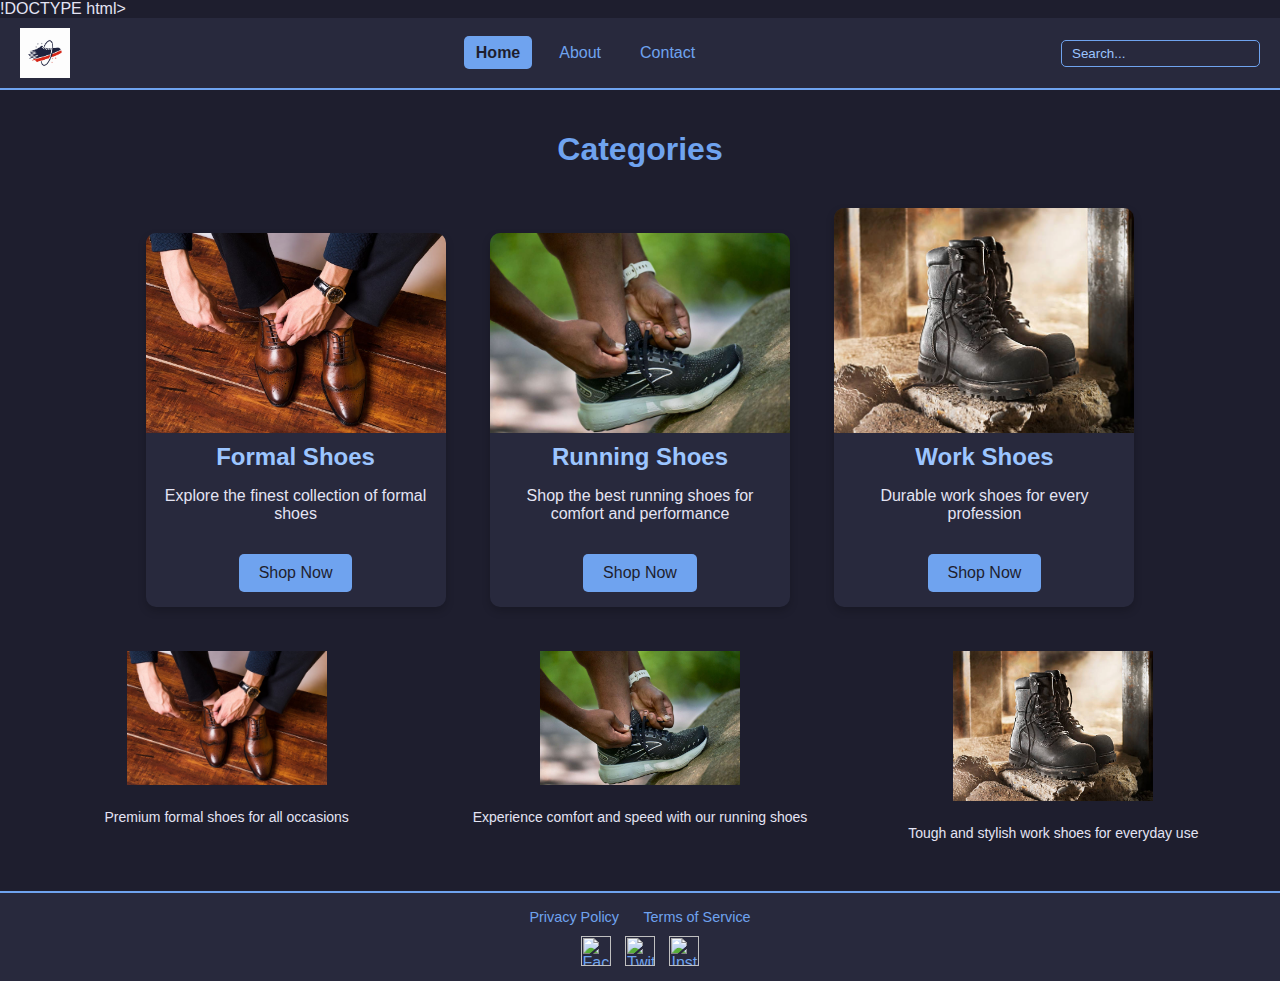
==== index.html @ 533014c3 "Add files via upload" ====
!DOCTYPE html>
<html lang="en">

<head>
    <meta charset="UTF-8">
    <meta name="viewport" content="width=device-width, initial-scale=1.0">
    <title>Home Page</title>
    <link rel="stylesheet" href="styles.css"> <!-- Ensure styles.css is correctly placed -->
</head>

<body>
    <!-- Header Section -->
    <header>
        <div class="logo">
            <img src="../images/Logo.jpg" alt="Logo"> <!-- Logo image -->
        </div>
        <ul class="nav-menu">
            <li><a href="index.html" class="current-page">Home</a></li>
            <li><a href="about.html">About</a></li>
            <li><a href="contact.html">Contact</a></li>
        </ul>
        <div class="searchbar">
            <input type="text" placeholder="Search...">
        </div>
    </header>

    <!-- Main Section -->
    <main>
        <section class="categories">
            <h1>Categories</h1>
            <div class="category">
                <img src="../images/Formal shoes.jpg" alt="Formal Shoes"> <!-- Formal shoes image -->
                <h2>Formal Shoes</h2>
                <p>Explore the finest collection of formal shoes</p>
                <button>Shop Now</button>
            </div>
            <div class="category">
                <img src="../images/running-shoes-vs-walking-shoes-3436331-0251-54aa872527134b569d8ba4ae0b7e3b27.jpg" alt="Running Shoes"> <!-- Running shoes image -->
                <h2>Running Shoes</h2>
                <p>Shop the best running shoes for comfort and performance</p>
                <button>Shop Now</button>
            </div>
            <div class="category">
                <img src="../images/istockphoto-173940847-612x612.jpg" alt="Work Shoes"> <!-- Work shoes image -->
                <h2>Work Shoes</h2>
                <p>Durable work shoes for every profession</p>
                <button>Shop Now</button>
            </div>
        </section>

        <!-- Product Images and Descriptions (without Buy Now) -->
        <section class="product-images">
            <div class="product-item">
                <img src="../images/Formal shoes.jpg" alt="Formal Shoes" class="product-image"> <!-- Formal shoes product image -->
                <p class="product-description">Premium formal shoes for all occasions</p>
            </div>
            <div class="product-item">
                <img src="../images/running-shoes-vs-walking-shoes-3436331-0251-54aa872527134b569d8ba4ae0b7e3b27.jpg" alt="Running Shoes" class="product-image"> <!-- Running shoes product image -->
                <p class="product-description">Experience comfort and speed with our running shoes</p>
            </div>
            <div class="product-item">
                <img src="../images/istockphoto-173940847-612x612.jpg" alt="Work Shoes" class="product-image"> <!-- Work shoes product image -->
                <p class="product-description">Tough and stylish work shoes for everyday use</p>
            </div>
        </section>
    </main>

    <!-- Footer Section -->
    <footer>
        <div class="policies">
            <a href="#">Privacy Policy</a>
            <a href="#">Terms of Service</a>
        </div>
        <div class="social-media">
            <a href="#"><img src="../images/facebook-icon.png" alt="Facebook"></a> <!-- Replace with actual social media icons -->
            <a href="#"><img src="../images/twitter-icon.png" alt="Twitter"></a>
            <a href="#"><img src="../images/instagram-icon.png" alt="Instagram"></a>
        </div>
    </footer>
</body>

</html>
---- styles.css ----
/* General Styles */
body {
    font-family: Arial, sans-serif;
    margin: 0;
    padding: 0;
    background-color: #1e1e2e; /* Dark background */
    color: #e4e4f4; /* Light text */
}

a {
    text-decoration: none;
    color: #6fa3ef; /* Accent color for links */
}

a:hover {
    color: #9cc5ff; /* Lighter shade on hover */
}

/* Header Styles */
header {
    display: flex;
    justify-content: space-between;
    align-items: center;
    background-color: #28293d; /* Dark header */
    padding: 10px 20px;
    border-bottom: 2px solid #6fa3ef; /* Accent underline */
}

header .logo img {
    height: 50px;
}

.nav-menu {
    list-style: none;
    display: flex;
    gap: 15px;
}

.nav-menu li {
    display: inline-block;
}

.nav-menu a {
    padding: 8px 12px;
    border-radius: 5px;
}

.nav-menu a.current-page {
    background-color: #6fa3ef; /* Highlight current page */
    color: #1e1e2e;
    font-weight: bold;
}

.nav-menu a:hover {
    background-color: #414157; /* Subtle hover effect */
}

.searchbar input {
    padding: 5px 10px;
    border: 1px solid #6fa3ef;
    border-radius: 5px;
    background-color: #28293d;
    color: #e4e4f4;
}

.searchbar input::placeholder {
    color: #9cc5ff;
}

/* Main Section */
main {
    padding: 20px;
}

.categories {
    text-align: center;
    margin-top: 20px;
}

.categories h1 {
    font-size: 2em;
    margin-bottom: 20px;
    color: #6fa3ef;
}

.category {
    display: inline-block;
    width: 300px;
    margin: 20px;
    background-color: #28293d;
    border-radius: 10px;
    box-shadow: 0px 4px 8px rgba(0, 0, 0, 0.2);
    overflow: hidden;
}

.category img {
    width: 100%;
    height: auto;
}

.category h2 {
    font-size: 1.5em;
    margin: 10px 0;
    color: #9cc5ff;
}

.category p {
    padding: 0 15px;
    font-size: 1em;
    color: #e4e4f4;
}

.category button {
    margin: 15px 0;
    padding: 10px 20px;
    background-color: #6fa3ef;
    color: #1e1e2e;
    border: none;
    border-radius: 5px;
    cursor: pointer;
    font-size: 1em;
}

.category button:hover {
    background-color: #9cc5ff;
}

/* Product Images and Descriptions */
.product-images {
    display: flex;
    justify-content: space-around;
    margin-top: 20px;
}

.product-item {
    text-align: center;
    width: 30%;
}

.product-image {
    width: 100%;
    max-width: 200px; /* Adjust size of the images */
    height: auto;
    margin-bottom: 10px;
}

.product-description {
    font-size: 14px;
    color: #e4e4f4;
    margin-bottom: 10px;
}

.buy-now {
    padding: 10px 20px;
    background-color: #28a745;
    color: white;
    border: none;
    cursor: pointer;
    font-size: 14px;
    border-radius: 5px;
    transition: background-color 0.3s;
}

.buy-now:hover {
    background-color: #218838;
}

/* Footer Styles */
footer {
    margin-top: 20px;
    background-color: #28293d;
    padding: 15px 20px;
    text-align: center;
    border-top: 2px solid #6fa3ef;
}

footer .policies {
    margin-bottom: 10px;
}

footer .policies a {
    margin: 0 10px;
    font-size: 0.9em;
}

footer .policies a:hover {
    color: #9cc5ff;
}

footer .social-media a img {
    height: 30px;
    margin: 0 5px;
    vertical-align: middle;
    transition: transform 0.2s ease;
}

footer .social-media a img:hover {
    transform: scale(1.1);
}

/* Page Specific Styles */
.about-us, .contact-us {
    margin-top: 30px;
}

.about-us h1, .contact-us h1 {
    font-size: 2.5em;
    color: #6fa3ef;
    text-align: center;
    margin-bottom: 20px;
}

.about-us p, .contact-us p {
    font-size: 1.2em;
    color: #e4e4f4;
    text-align: center;
    margin: 15px 0;
}

.contact-us p strong {
    font-weight: bold;
}
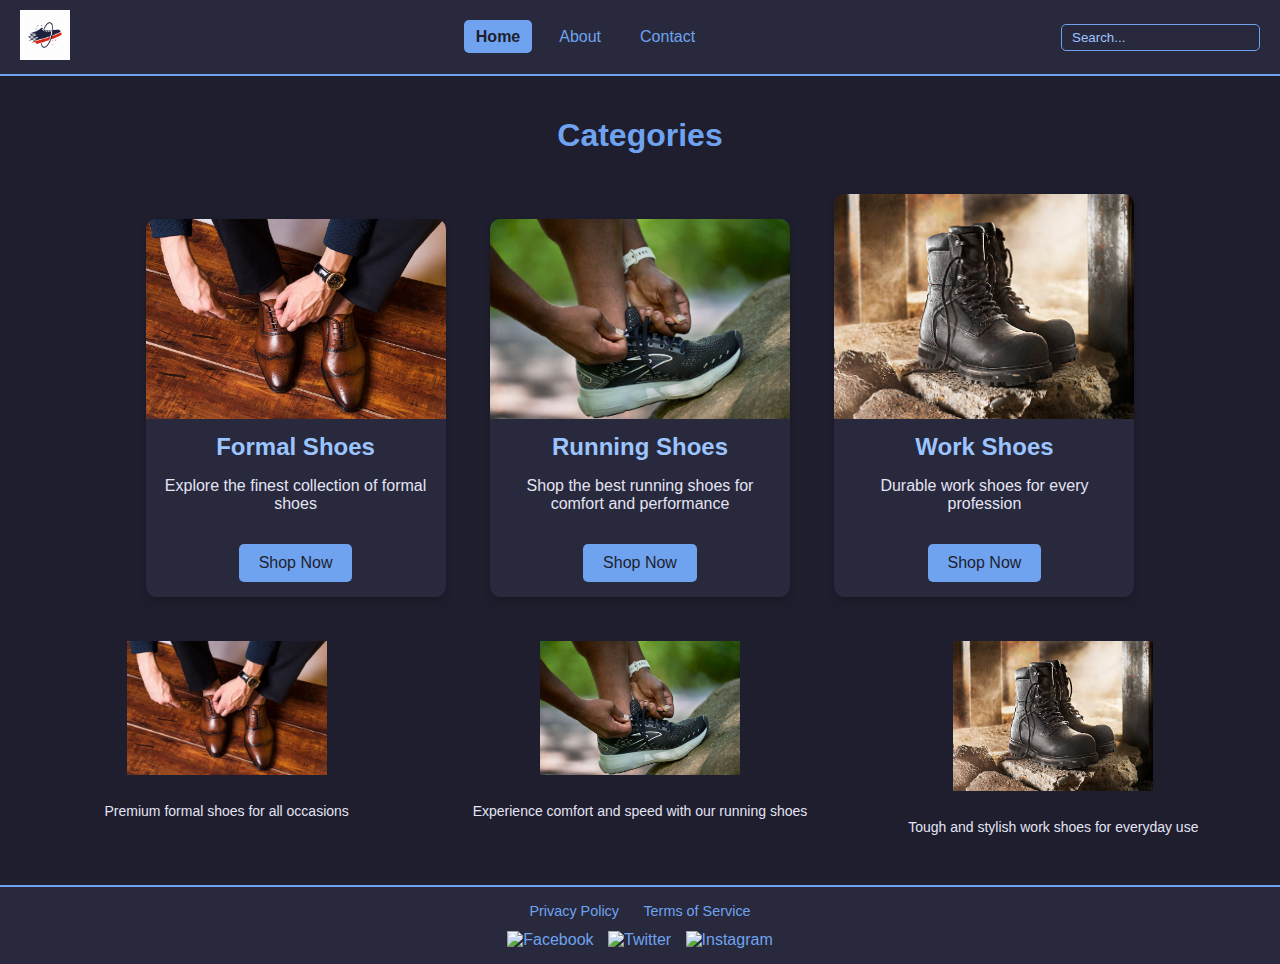
==== commit 09e3832a: "Update index.html" ====
--- a/index.html
+++ b/index.html
@@ -1,18 +1,20 @@
-!DOCTYPE html>
+<!DOCTYPE html>
 <html lang="en">
 
 <head>
     <meta charset="UTF-8">
     <meta name="viewport" content="width=device-width, initial-scale=1.0">
     <title>Home Page</title>
-    <link rel="stylesheet" href="styles.css"> <!-- Ensure styles.css is correctly placed -->
+    <!-- Corrected the path to the CSS file -->
+    <link rel="stylesheet" href="css/styles.css">
 </head>
 
 <body>
     <!-- Header Section -->
     <header>
         <div class="logo">
-            <img src="../images/Logo.jpg" alt="Logo"> <!-- Logo image -->
+            <!-- Corrected the path to the logo image -->
+            <img src="images/Logo.jpg" alt="Logo">
         </div>
         <ul class="nav-menu">
             <li><a href="index.html" class="current-page">Home</a></li>
@@ -29,19 +31,22 @@
         <section class="categories">
             <h1>Categories</h1>
             <div class="category">
-                <img src="../images/Formal shoes.jpg" alt="Formal Shoes"> <!-- Formal shoes image -->
+                <!-- Corrected the path to the Formal Shoes image -->
+                <img src="images/Formal shoes.jpg" alt="Formal Shoes">
                 <h2>Formal Shoes</h2>
                 <p>Explore the finest collection of formal shoes</p>
                 <button>Shop Now</button>
             </div>
             <div class="category">
-                <img src="../images/running-shoes-vs-walking-shoes-3436331-0251-54aa872527134b569d8ba4ae0b7e3b27.jpg" alt="Running Shoes"> <!-- Running shoes image -->
+                <!-- Corrected the path to the Running Shoes image -->
+                <img src="images/running-shoes-vs-walking-shoes-3436331-0251-54aa872527134b569d8ba4ae0b7e3b27.jpg" alt="Running Shoes">
                 <h2>Running Shoes</h2>
                 <p>Shop the best running shoes for comfort and performance</p>
                 <button>Shop Now</button>
             </div>
             <div class="category">
-                <img src="../images/istockphoto-173940847-612x612.jpg" alt="Work Shoes"> <!-- Work shoes image -->
+                <!-- Corrected the path to the Work Shoes image -->
+                <img src="images/istockphoto-173940847-612x612.jpg" alt="Work Shoes">
                 <h2>Work Shoes</h2>
                 <p>Durable work shoes for every profession</p>
                 <button>Shop Now</button>
@@ -51,15 +56,18 @@
         <!-- Product Images and Descriptions (without Buy Now) -->
         <section class="product-images">
             <div class="product-item">
-                <img src="../images/Formal shoes.jpg" alt="Formal Shoes" class="product-image"> <!-- Formal shoes product image -->
+                <!-- Corrected the path to the Formal Shoes product image -->
+                <img src="images/Formal shoes.jpg" alt="Formal Shoes" class="product-image">
                 <p class="product-description">Premium formal shoes for all occasions</p>
             </div>
             <div class="product-item">
-                <img src="../images/running-shoes-vs-walking-shoes-3436331-0251-54aa872527134b569d8ba4ae0b7e3b27.jpg" alt="Running Shoes" class="product-image"> <!-- Running shoes product image -->
+                <!-- Corrected the path to the Running Shoes product image -->
+                <img src="images/running-shoes-vs-walking-shoes-3436331-0251-54aa872527134b569d8ba4ae0b7e3b27.jpg" alt="Running Shoes" class="product-image">
                 <p class="product-description">Experience comfort and speed with our running shoes</p>
             </div>
             <div class="product-item">
-                <img src="../images/istockphoto-173940847-612x612.jpg" alt="Work Shoes" class="product-image"> <!-- Work shoes product image -->
+                <!-- Corrected the path to the Work Shoes product image -->
+                <img src="images/istockphoto-173940847-612x612.jpg" alt="Work Shoes" class="product-image">
                 <p class="product-description">Tough and stylish work shoes for everyday use</p>
             </div>
         </section>
@@ -72,11 +80,12 @@
             <a href="#">Terms of Service</a>
         </div>
         <div class="social-media">
-            <a href="#"><img src="../images/facebook-icon.png" alt="Facebook"></a> <!-- Replace with actual social media icons -->
-            <a href="#"><img src="../images/twitter-icon.png" alt="Twitter"></a>
-            <a href="#"><img src="../images/instagram-icon.png" alt="Instagram"></a>
+            <!-- Corrected the paths to social media icons -->
+            <a href="#"><img src="images/facebook-icon.png" alt="Facebook"></a>
+            <a href="#"><img src="images/twitter-icon.png" alt="Twitter"></a>
+            <a href="#"><img src="images/instagram-icon.png" alt="Instagram"></a>
         </div>
     </footer>
 </body>
 
-</html>+</html>
--- a/css/styles.css
+++ b/css/styles.css
@@ -0,0 +1,222 @@
+/* General Styles */
+body {
+    font-family: Arial, sans-serif;
+    margin: 0;
+    padding: 0;
+    background-color: #1e1e2e; /* Dark background */
+    color: #e4e4f4; /* Light text */
+}
+
+a {
+    text-decoration: none;
+    color: #6fa3ef; /* Accent color for links */
+}
+
+a:hover {
+    color: #9cc5ff; /* Lighter shade on hover */
+}
+
+/* Header Styles */
+header {
+    display: flex;
+    justify-content: space-between;
+    align-items: center;
+    background-color: #28293d; /* Dark header */
+    padding: 10px 20px;
+    border-bottom: 2px solid #6fa3ef; /* Accent underline */
+}
+
+header .logo img {
+    height: 50px;
+}
+
+.nav-menu {
+    list-style: none;
+    display: flex;
+    gap: 15px;
+}
+
+.nav-menu li {
+    display: inline-block;
+}
+
+.nav-menu a {
+    padding: 8px 12px;
+    border-radius: 5px;
+}
+
+.nav-menu a.current-page {
+    background-color: #6fa3ef; /* Highlight current page */
+    color: #1e1e2e;
+    font-weight: bold;
+}
+
+.nav-menu a:hover {
+    background-color: #414157; /* Subtle hover effect */
+}
+
+.searchbar input {
+    padding: 5px 10px;
+    border: 1px solid #6fa3ef;
+    border-radius: 5px;
+    background-color: #28293d;
+    color: #e4e4f4;
+}
+
+.searchbar input::placeholder {
+    color: #9cc5ff;
+}
+
+/* Main Section */
+main {
+    padding: 20px;
+}
+
+.categories {
+    text-align: center;
+    margin-top: 20px;
+}
+
+.categories h1 {
+    font-size: 2em;
+    margin-bottom: 20px;
+    color: #6fa3ef;
+}
+
+.category {
+    display: inline-block;
+    width: 300px;
+    margin: 20px;
+    background-color: #28293d;
+    border-radius: 10px;
+    box-shadow: 0px 4px 8px rgba(0, 0, 0, 0.2);
+    overflow: hidden;
+}
+
+.category img {
+    width: 100%;
+    height: auto;
+}
+
+.category h2 {
+    font-size: 1.5em;
+    margin: 10px 0;
+    color: #9cc5ff;
+}
+
+.category p {
+    padding: 0 15px;
+    font-size: 1em;
+    color: #e4e4f4;
+}
+
+.category button {
+    margin: 15px 0;
+    padding: 10px 20px;
+    background-color: #6fa3ef;
+    color: #1e1e2e;
+    border: none;
+    border-radius: 5px;
+    cursor: pointer;
+    font-size: 1em;
+}
+
+.category button:hover {
+    background-color: #9cc5ff;
+}
+
+/* Product Images and Descriptions */
+.product-images {
+    display: flex;
+    justify-content: space-around;
+    margin-top: 20px;
+}
+
+.product-item {
+    text-align: center;
+    width: 30%;
+}
+
+.product-image {
+    width: 100%;
+    max-width: 200px; /* Adjust size of the images */
+    height: auto;
+    margin-bottom: 10px;
+}
+
+.product-description {
+    font-size: 14px;
+    color: #e4e4f4;
+    margin-bottom: 10px;
+}
+
+.buy-now {
+    padding: 10px 20px;
+    background-color: #28a745;
+    color: white;
+    border: none;
+    cursor: pointer;
+    font-size: 14px;
+    border-radius: 5px;
+    transition: background-color 0.3s;
+}
+
+.buy-now:hover {
+    background-color: #218838;
+}
+
+/* Footer Styles */
+footer {
+    margin-top: 20px;
+    background-color: #28293d;
+    padding: 15px 20px;
+    text-align: center;
+    border-top: 2px solid #6fa3ef;
+}
+
+footer .policies {
+    margin-bottom: 10px;
+}
+
+footer .policies a {
+    margin: 0 10px;
+    font-size: 0.9em;
+}
+
+footer .policies a:hover {
+    color: #9cc5ff;
+}
+
+footer .social-media a img {
+    height: 30px;
+    margin: 0 5px;
+    vertical-align: middle;
+    transition: transform 0.2s ease;
+}
+
+footer .social-media a img:hover {
+    transform: scale(1.1);
+}
+
+/* Page Specific Styles */
+.about-us, .contact-us {
+    margin-top: 30px;
+}
+
+.about-us h1, .contact-us h1 {
+    font-size: 2.5em;
+    color: #6fa3ef;
+    text-align: center;
+    margin-bottom: 20px;
+}
+
+.about-us p, .contact-us p {
+    font-size: 1.2em;
+    color: #e4e4f4;
+    text-align: center;
+    margin: 15px 0;
+}
+
+.contact-us p strong {
+    font-weight: bold;
+}